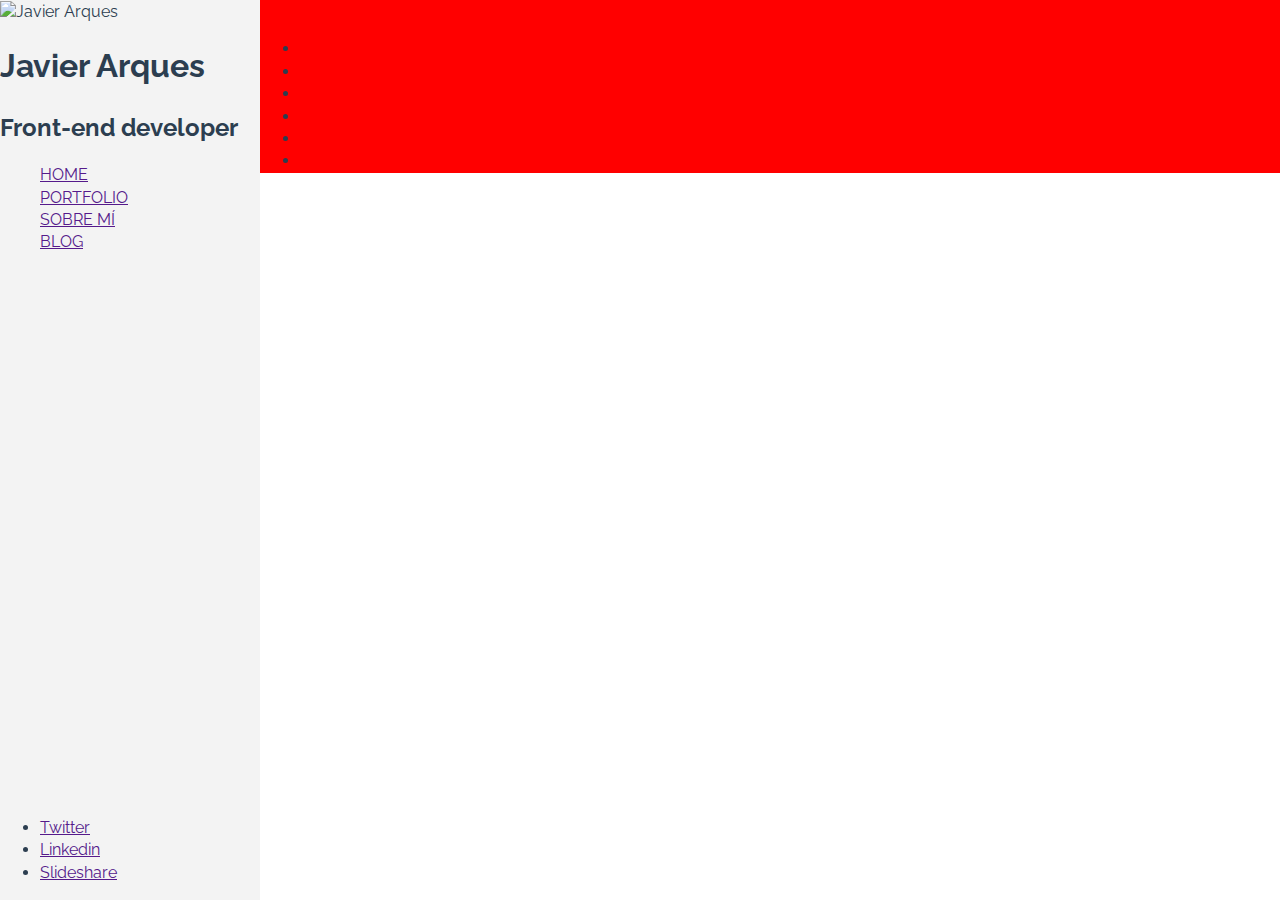
==== index.html @ c3b63209 "esat portfolio first commit" ====
<!DOCTYPE html>
<!--[if lt IE 7]>      <html class="no-js lt-ie9 lt-ie8 lt-ie7"> <![endif]-->
<!--[if IE 7]>         <html class="no-js lt-ie9 lt-ie8"> <![endif]-->
<!--[if IE 8]>         <html class="no-js lt-ie9"> <![endif]-->
<!--[if gt IE 8]><!--> <html class="no-js"> <!--<![endif]-->
    <head>
        <meta charset="utf-8">
        <meta http-equiv="X-UA-Compatible" content="IE=edge,chrome=1">
        <title>Portfolio</title>
        <meta name="description" content="Portfolio de Javier Arques">
        <meta name="viewport" content="width=device-width">

        <link rel="stylesheet" href="css/normalize.min.css">
        <link rel="stylesheet" href="css/main.css">

        <script src="js/vendor/modernizr-2.6.2-respond-1.1.0.min.js"></script>
    </head>
    <body>
        <!--[if lt IE 7]>
            <p class="chromeframe">You are using an <strong>outdated</strong> browser. Please <a href="http://browsehappy.com/">upgrade your browser</a> or <a href="http://www.google.com/chromeframe/?redirect=true">activate Google Chrome Frame</a> to improve your experience.</p>
        <![endif]-->
        
        <!-- header -->
        <header class="side" itemscope itemtype="http://schema.org/Person">
            
            
            <img src="http://placekitten.com/260/260" alt="Javier Arques" itemprop="image">

    
            <h1 class="name">Javier Arques</h1>
            <h2 class="sub">Front-end developer</h2>

            <!-- main-nav -->
            <nav>
                <ul class="main-nav">
                    <li><a href="">HOME</a></li>
                    <li><a href="">PORTFOLIO</a></li>
                    <li><a href="">SOBRE MÍ</a></li>
                    <li><a href="">BLOG</a></li>
                </ul>
            </nav>
            <!-- /main-nav -->

            <div class="tweets">
                
            </div>

            <!-- footer -->
            <footer class="side-footer">
                <ul>
                    <li><a href="">Twitter</a></li>
                    <li><a href="">Linkedin</a></li>
                    <li><a href="">Slideshare</a></li>
                </ul>
            </footer>


        </header>
        <!-- /header -->
        
        <main class="main">
            <!-- .slider -->
            <div class="slider">
                <img src="http://placekitten.com/1200/460" alt="">
            </div>
            <!-- /.slider -->

            <div class="portfolio-home">
                <ul class="portfolio">
                    <li><a href=""><img src="http://placekitten.com/260/260" alt=""></a></li>
                    <li><a href=""><img src="http://placekitten.com/260/260" alt=""></a></li>
                    <li><a href=""><img src="http://placekitten.com/260/260" alt=""></a></li>
                    <li><a href=""><img src="http://placekitten.com/260/260" alt=""></a></li>
                    <li><a href=""><img src="http://placekitten.com/260/260" alt=""></a></li>
                    <li><a href=""><img src="http://placekitten.com/260/260" alt=""></a></li>
                </ul>
            </div>

        </main>

        <script src="//ajax.googleapis.com/ajax/libs/jquery/1.10.1/jquery.min.js"></script>
        <script>window.jQuery || document.write('<script src="js/vendor/jquery-1.10.1.min.js"><\/script>')</script>

        <script src="js/main.js"></script>

        <script>
            var _gaq=[['_setAccount','UA-XXXXX-X'],['_trackPageview']];
            (function(d,t){var g=d.createElement(t),s=d.getElementsByTagName(t)[0];
            g.src='//www.google-analytics.com/ga.js';
            s.parentNode.insertBefore(g,s)}(document,'script'));
        </script>
    </body>
</html>
---- css/main.css ----
/* ==========================================================================
   GOOGLE FONTS
   ========================================================================== */

@import url(http://fonts.googleapis.com/css?family=Raleway:400,700,300);



/* ==========================================================================
   HTML5 Boilerplate styles - h5bp.com (generated via initializr.com)
   ========================================================================== */

html,
button,
input,
select,
textarea {
    color: #2C3E50;
}

body {
    font-size: 1em;
    line-height: 1.4;
    font-family: Raleway, Arial, sans-serif;
}

::-moz-selection {
    background: #b3d4fc;
    text-shadow: none;
}

::selection {
    background: #b3d4fc;
    text-shadow: none;
}

hr {
    display: block;
    height: 1px;
    border: 0;
    border-top: 1px solid #ccc;
    margin: 1em 0;
    padding: 0;
}

img {
    vertical-align: middle;
    max-width: 100%;
    width: auto;
    height: auto;
}

fieldset {
    border: 0;
    margin: 0;
    padding: 0;
}

textarea {
    resize: vertical;
}

.chromeframe {
    margin: 0.2em 0;
    background: #ccc;
    color: #000;
    padding: 0.2em 0;
}





/* ==========================================================================
   LAYOUT
   ========================================================================== */


.side{
    background: #f3f3f3;
    width: 260px;
    display: block;
    float: left;
    height: 100%;
    z-index: 999;
    position: absolute;
    position: fixed;
    left: 0;
}
.main{
    padding-left: 260px;
    background: red;
    height: 100%;
}

/* ==========================================================================
   SIDE NAV MENU
   ========================================================================== */


.side-footer{
    position: absolute;
    bottom: 0;
}






















/* ==========================================================================
   Media Queries
   ========================================================================== */

@media only screen and (min-width: 35em) {

}

@media print,
       (-o-min-device-pixel-ratio: 5/4),
       (-webkit-min-device-pixel-ratio: 1.25),
       (min-resolution: 120dpi) {

}

/* ==========================================================================
   Helper classes
   ========================================================================== */

.ir {
    background-color: transparent;
    border: 0;
    overflow: hidden;
    *text-indent: -9999px;
}

.ir:before {
    content: "";
    display: block;
    width: 0;
    height: 150%;
}

.hidden {
    display: none !important;
    visibility: hidden;
}

.visuallyhidden {
    border: 0;
    clip: rect(0 0 0 0);
    height: 1px;
    margin: -1px;
    overflow: hidden;
    padding: 0;
    position: absolute;
    width: 1px;
}

.visuallyhidden.focusable:active,
.visuallyhidden.focusable:focus {
    clip: auto;
    height: auto;
    margin: 0;
    overflow: visible;
    position: static;
    width: auto;
}

.invisible {
    visibility: hidden;
}

.clearfix:before,
.clearfix:after {
    content: " ";
    display: table;
}

.clearfix:after {
    clear: both;
}

.clearfix {
    *zoom: 1;
}

/* ==========================================================================
   Print styles
   ========================================================================== */

@media print {
    * {
        background: transparent !important;
        color: #000 !important; /* Black prints faster: h5bp.com/s */
        box-shadow: none !important;
        text-shadow: none !important;
    }

    a,
    a:visited {
        text-decoration: underline;
    }

    a[href]:after {
        content: " (" attr(href) ")";
    }

    abbr[title]:after {
        content: " (" attr(title) ")";
    }

    /*
     * Don't show links for images, or javascript/internal links
     */

    .ir a:after,
    a[href^="javascript:"]:after,
    a[href^="#"]:after {
        content: "";
    }

    pre,
    blockquote {
        border: 1px solid #999;
        page-break-inside: avoid;
    }

    thead {
        display: table-header-group; /* h5bp.com/t */
    }

    tr,
    img {
        page-break-inside: avoid;
    }

    img {
        max-width: 100% !important;
    }

    @page {
        margin: 0.5cm;
    }

    p,
    h2,
    h3 {
        orphans: 3;
        widows: 3;
    }

    h2,
    h3 {
        page-break-after: avoid;
    }
}
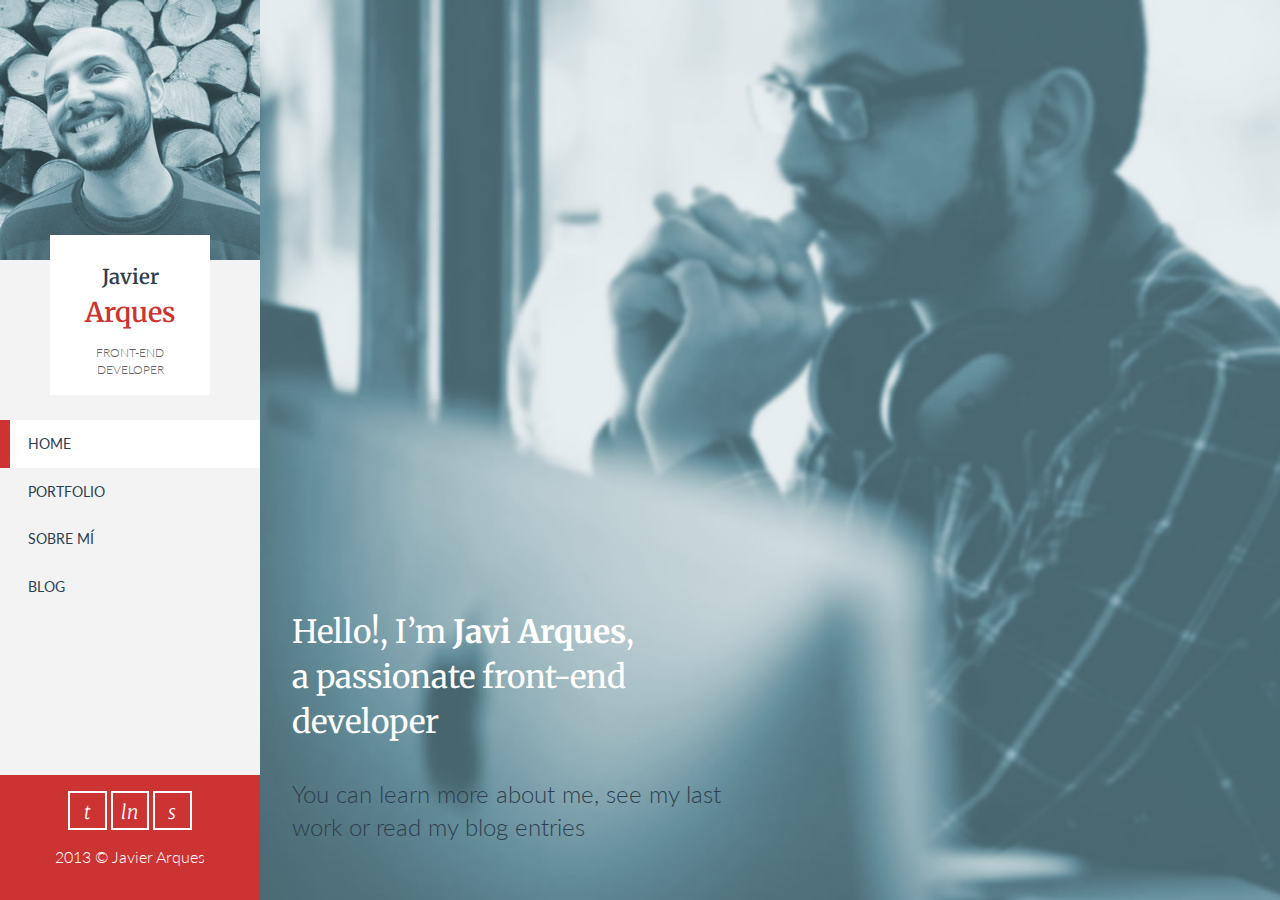
==== commit 4a5e9ecd: "avanzando en la home" ====
--- a/index.html
+++ b/index.html
@@ -24,16 +24,18 @@
         <header class="side" itemscope itemtype="http://schema.org/Person">
             
             
-            <img src="http://placekitten.com/260/260" alt="Javier Arques" itemprop="image">
+            <img src="img/avatar.jpg" alt="Javier Arques" itemprop="image">
 
-    
-            <h1 class="name">Javier Arques</h1>
-            <h2 class="sub">Front-end developer</h2>
+            <div class="site-title">
+                <h1 class="name">Javier <br>Arques</h1>
+                <h2 class="sub">Front-end developer</h2>             
+            </div>
+
 
             <!-- main-nav -->
             <nav>
                 <ul class="main-nav">
-                    <li><a href="">HOME</a></li>
+                    <li class="current"><a href="">HOME</a></li>
                     <li><a href="">PORTFOLIO</a></li>
                     <li><a href="">SOBRE MÍ</a></li>
                     <li><a href="">BLOG</a></li>
@@ -47,36 +49,27 @@
 
             <!-- footer -->
             <footer class="side-footer">
-                <ul>
-                    <li><a href="">Twitter</a></li>
-                    <li><a href="">Linkedin</a></li>
-                    <li><a href="">Slideshare</a></li>
+                <ul class="social">
+                    <li><a href="#" title="Twitter">t</a></li>
+                    <li><a href="#" title="Linkedin">ln</a></li>
+                    <li><a href="#" title="Slideshare">s</a></li>
                 </ul>
+                <p class="legal">2013 © Javier Arques</p>
             </footer>
 
 
-        </header>
-        <!-- /header -->
+        </header><!-- END header -->
         
+        <!-- .main -->
         <main class="main">
-            <!-- .slider -->
-            <div class="slider">
-                <img src="http://placekitten.com/1200/460" alt="">
-            </div>
-            <!-- /.slider -->
+           <article class="home-wrapper">                
+                <header class="home-message">
+                    <h1 class="serif color-white">Hello!, I’m <strong>Javi Arques</strong>, <br>a passionate front-end developer</h1>
+                    <h2 class="sans-serif light color-dark-blue">You can learn more about me, see my last work or read my blog entries</h2>                  
+                </header>
 
-            <div class="portfolio-home">
-                <ul class="portfolio">
-                    <li><a href=""><img src="http://placekitten.com/260/260" alt=""></a></li>
-                    <li><a href=""><img src="http://placekitten.com/260/260" alt=""></a></li>
-                    <li><a href=""><img src="http://placekitten.com/260/260" alt=""></a></li>
-                    <li><a href=""><img src="http://placekitten.com/260/260" alt=""></a></li>
-                    <li><a href=""><img src="http://placekitten.com/260/260" alt=""></a></li>
-                    <li><a href=""><img src="http://placekitten.com/260/260" alt=""></a></li>
-                </ul>
-            </div>
-
-        </main>
+           </article> 
+        </main><!--END .main-->
 
         <script src="//ajax.googleapis.com/ajax/libs/jquery/1.10.1/jquery.min.js"></script>
         <script>window.jQuery || document.write('<script src="js/vendor/jquery-1.10.1.min.js"><\/script>')</script>
--- a/css/main.css
+++ b/css/main.css
@@ -2,13 +2,20 @@
    GOOGLE FONTS
    ========================================================================== */
 
-@import url(http://fonts.googleapis.com/css?family=Raleway:400,700,300);
-
-
-
-/* ==========================================================================
-   HTML5 Boilerplate styles - h5bp.com (generated via initializr.com)
-   ========================================================================== */
+@import url(http://fonts.googleapis.com/css?family=Lato:300,400,700,900,400italic);
+@import url(http://fonts.googleapis.com/css?family=Merriweather:400,300,300italic,700,700italic,900,900italic,400italic);
+
+
+
+/* ==========================================================================
+   MY RESET STYLES
+   ========================================================================== */
+
+* { 
+    -webkit-box-sizing: border-box; /* Safari/Chrome, other WebKit */
+    -moz-box-sizing: border-box;    /* Firefox, other Gecko */
+    box-sizing: border-box;         /* Opera/IE 8+ */
+}
 
 html,
 button,
@@ -18,10 +25,15 @@
     color: #2C3E50;
 }
 
+html, body{
+    height: 100%;
+}
+
 body {
     font-size: 1em;
     line-height: 1.4;
-    font-family: Raleway, Arial, sans-serif;
+    font-weight: 300;
+    font-family: Lato, Arial, sans-serif;
 }
 
 ::-moz-selection {
@@ -67,14 +79,44 @@
     padding: 0.2em 0;
 }
 
-
+/* 
+   Typography
+   ========================================================================== */
+
+h1, h2, h3, h4, h5, h6{
+    font-family: Merriweather, Georgia, serif;
+    margin: 0 0 1em 0;
+    font-weight: 400;
+}
+
+/* Helpers font family & weight */
+
+.serif{
+    font-family: Merriweather, Georgia, serif;
+}
+.sans-serif{
+    font-family: Lato, Arial, sans-serif;
+}
+.light{
+    font-weight: 300;
+}
+.normal{
+    font-weight: 400;
+}
+
+/* General colors */
+
+.color-white{color: #FFF}
+.color-red{ color: #CC3333;}
+.color-blue{ color : #7EBBD8;}
+.color-dark-blue{ color: #2F3F4F;}
+.color-gray{ color: #D7DADB;}
 
 
 
 /* ==========================================================================
    LAYOUT
    ========================================================================== */
-
 
 .side{
     background: #f3f3f3;
@@ -83,13 +125,12 @@
     float: left;
     height: 100%;
     z-index: 999;
-    position: absolute;
     position: fixed;
     left: 0;
 }
 .main{
     padding-left: 260px;
-    background: red;
+    background: green;
     height: 100%;
 }
 
@@ -97,14 +138,134 @@
    SIDE NAV MENU
    ========================================================================== */
 
+/* 
+   Main navegation
+   ========================================================================== */
+
+.main-nav{
+    list-style: none;
+    margin: 0;
+    padding: 0;
+    font-size: .875em;
+}
+.main-nav li{
+    display: block;
+}
+.main-nav li a{
+    text-decoration: none;
+    padding: 1em 2em;
+    display: block;
+    color: #2C3E50;
+    font-weight: 400;
+    text-transform: uppercase;
+    position: relative;
+}
+.main-nav li.current a{
+    background-color: #FFF;
+}
+.main-nav li.current a::before{
+    content: '';
+    width: 10px;
+    height: 100%;
+    background-color: #CC3333;
+    position: absolute;
+    left:0;
+    top: 0;
+}
+
+
+
+/* 
+   Site title box
+   ========================================================================== */
+
+.site-title{
+    background: #FFF;
+    width: 160px;
+    height: 160px;
+    padding: 1.25em;
+    text-align: center;
+    margin: -25px auto 25px auto;
+    position: relative;
+    z-index: 1;
+}
+.site-title .name{
+    font-size: 1.7em;
+    color: #CC3333;
+    font-weight: 600;
+    margin-bottom: .5em;
+}
+.site-title .name:first-line{
+    color: #2C3E50;
+    font-size: .75em;
+}
+.site-title .sub{
+    font-family: Lato;
+    font-size: 12px;
+    text-transform: uppercase;
+    font-weight: 300;
+    color: #666;
+}
+
+
+/* 
+   Footer
+   ========================================================================== */
 
 .side-footer{
     position: absolute;
     bottom: 0;
-}
-
-
-
+    width: 100%;
+    background-color: #CC3333;
+    text-align: center;
+    color: #FFF;
+    padding: 1em;
+}
+
+.social{
+    list-style: none;
+    margin: 0;
+    padding: 0;
+}
+.social li{
+    padding: 0;
+    display: inline-block;
+}
+.social a{    
+    width: 2em;
+    height: 2em;
+    display: block;
+
+    font-size: 1.2em;
+    line-height: 2em;
+    font-style: italic;
+    color: #FFF;
+    text-decoration: none;
+    border: 2px solid #FFF;
+    font-family: Merriweather, Georgia, serif;
+    
+}
+
+
+
+/* ==========================================================================
+   HOME
+   ========================================================================== */
+
+.home-wrapper{
+    height: 100%;
+    background-image: url(../img/home-bg.jpg);
+    background-repeat: no-repeat;
+    background-size: cover;
+    position: relative;
+}
+.home-message{
+    position: absolute;
+    bottom: 0;
+    left: 0;
+    padding: 2em;
+    width: 50%;
+}
 
 
 
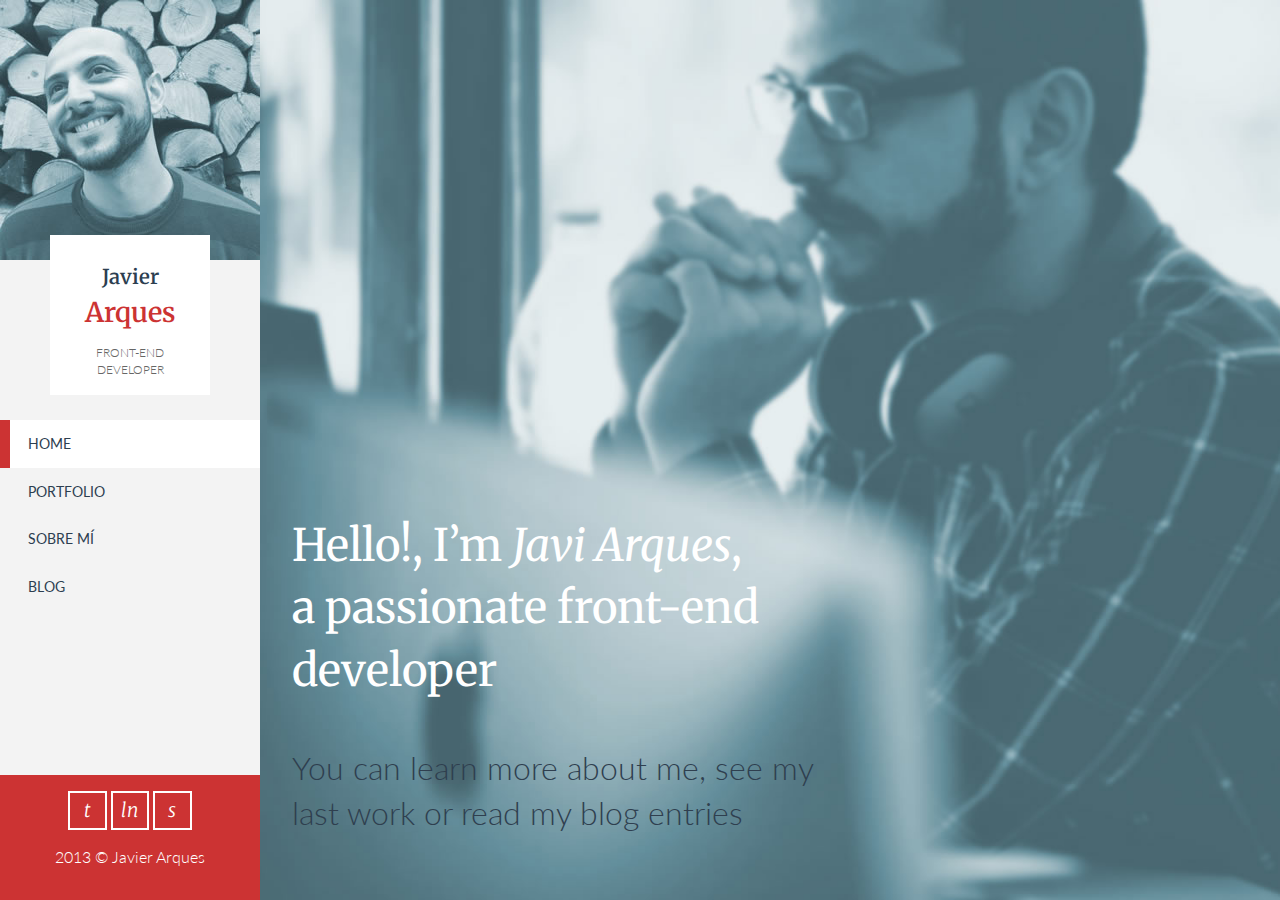
==== commit 33acc449: "más home" ====
--- a/index.html
+++ b/index.html
@@ -64,7 +64,7 @@
         <main class="main">
            <article class="home-wrapper">                
                 <header class="home-message">
-                    <h1 class="serif color-white">Hello!, I’m <strong>Javi Arques</strong>, <br>a passionate front-end developer</h1>
+                    <h1 class="serif color-white">Hello!, I’m <em>Javi Arques</em>, <br>a passionate front-end developer</h1>
                     <h2 class="sans-serif light color-dark-blue">You can learn more about me, see my last work or read my blog entries</h2>                  
                 </header>
 
--- a/css/main.css
+++ b/css/main.css
@@ -3,18 +3,19 @@
    ========================================================================== */
 
 @import url(http://fonts.googleapis.com/css?family=Lato:300,400,700,900,400italic);
+
 @import url(http://fonts.googleapis.com/css?family=Merriweather:400,300,300italic,700,700italic,900,900italic,400italic);
 
-
-
 /* ==========================================================================
    MY RESET STYLES
    ========================================================================== */
 
-* { 
-    -webkit-box-sizing: border-box; /* Safari/Chrome, other WebKit */
-    -moz-box-sizing: border-box;    /* Firefox, other Gecko */
-    box-sizing: border-box;         /* Opera/IE 8+ */
+* {
+  /* Safari/Chrome, other WebKit */
+  -moz-box-sizing: border-box;
+  /* Firefox, other Gecko */
+  box-sizing: border-box;
+  /* Opera/IE 8+ */
 }
 
 html,
@@ -22,116 +23,143 @@
 input,
 select,
 textarea {
-    color: #2C3E50;
-}
-
-html, body{
-    height: 100%;
-}
-
+  color: #2C3E50;
+}
+
+html,
 body {
-    font-size: 1em;
-    line-height: 1.4;
-    font-weight: 300;
-    font-family: Lato, Arial, sans-serif;
+  height: 100%;
+}
+
+body {
+  font-size: 1em;
+  line-height: 1.4;
+  font-weight: 300;
+  font-family: Lato, Arial, sans-serif;
 }
 
 ::-moz-selection {
-    background: #b3d4fc;
-    text-shadow: none;
+  background: #b3d4fc;
+  text-shadow: none;
 }
 
 ::selection {
-    background: #b3d4fc;
-    text-shadow: none;
+  background: #b3d4fc;
+  text-shadow: none;
 }
 
 hr {
-    display: block;
-    height: 1px;
-    border: 0;
-    border-top: 1px solid #ccc;
-    margin: 1em 0;
-    padding: 0;
+  display: block;
+  height: 1px;
+  border: 0;
+  border-top: 1px solid #ccc;
+  margin: 1em 0;
+  padding: 0;
 }
 
 img {
-    vertical-align: middle;
-    max-width: 100%;
-    width: auto;
-    height: auto;
+  vertical-align: middle;
+  max-width: 100%;
+  width: auto;
+  height: auto;
 }
 
 fieldset {
-    border: 0;
-    margin: 0;
-    padding: 0;
+  border: 0;
+  margin: 0;
+  padding: 0;
 }
 
 textarea {
-    resize: vertical;
+  resize: vertical;
 }
 
 .chromeframe {
-    margin: 0.2em 0;
-    background: #ccc;
-    color: #000;
-    padding: 0.2em 0;
+  margin: 0.2em 0;
+  background: #ccc;
+  color: #000;
+  padding: 0.2em 0;
+}
+
+a {
+  -webkit-transition: 200ms;
+  transition: 200ms;
 }
 
 /* 
    Typography
    ========================================================================== */
 
-h1, h2, h3, h4, h5, h6{
-    font-family: Merriweather, Georgia, serif;
-    margin: 0 0 1em 0;
-    font-weight: 400;
+h1,
+h2,
+h3,
+h4,
+h5,
+h6 {
+  font-family: Merriweather, Georgia, serif;
+  margin: 0 0 1em 0;
+  font-weight: 400;
 }
 
 /* Helpers font family & weight */
 
-.serif{
-    font-family: Merriweather, Georgia, serif;
-}
-.sans-serif{
-    font-family: Lato, Arial, sans-serif;
-}
-.light{
-    font-weight: 300;
-}
-.normal{
-    font-weight: 400;
+.serif {
+  font-family: Merriweather, Georgia, serif;
+}
+
+.sans-serif {
+  font-family: Lato, Arial, sans-serif;
+}
+
+.light {
+  font-weight: 300;
+}
+
+.normal {
+  font-weight: 400;
 }
 
 /* General colors */
 
-.color-white{color: #FFF}
-.color-red{ color: #CC3333;}
-.color-blue{ color : #7EBBD8;}
-.color-dark-blue{ color: #2F3F4F;}
-.color-gray{ color: #D7DADB;}
-
-
+.color-white {
+  color: #FFF;
+}
+
+.color-red {
+  color: #CC3333;
+}
+
+.color-blue {
+  color: #7EBBD8;
+}
+
+.color-dark-blue {
+  color: #2F3F4F;
+}
+
+.color-gray {
+  color: #D7DADB;
+}
 
 /* ==========================================================================
    LAYOUT
    ========================================================================== */
 
-.side{
-    background: #f3f3f3;
-    width: 260px;
-    display: block;
-    float: left;
-    height: 100%;
-    z-index: 999;
-    position: fixed;
-    left: 0;
-}
-.main{
-    padding-left: 260px;
-    background: green;
-    height: 100%;
+.side {
+  background: #f3f3f3;
+  width: 260px;
+  display: block;
+  float: left;
+  height: 100%;
+  z-index: 999;
+  position: fixed;
+  left: 0;
+}
+
+.main {
+  padding-left: 260px;
+  background: green;
+  height: 100%;
 }
 
 /* ==========================================================================
@@ -142,148 +170,162 @@
    Main navegation
    ========================================================================== */
 
-.main-nav{
-    list-style: none;
-    margin: 0;
-    padding: 0;
-    font-size: .875em;
-}
-.main-nav li{
-    display: block;
-}
-.main-nav li a{
-    text-decoration: none;
-    padding: 1em 2em;
-    display: block;
-    color: #2C3E50;
-    font-weight: 400;
-    text-transform: uppercase;
-    position: relative;
-}
-.main-nav li.current a{
-    background-color: #FFF;
-}
-.main-nav li.current a::before{
-    content: '';
-    width: 10px;
-    height: 100%;
-    background-color: #CC3333;
-    position: absolute;
-    left:0;
-    top: 0;
-}
-
-
+.main-nav {
+  list-style: none;
+  margin: 0;
+  padding: 0;
+  font-size: .875em;
+}
+
+.main-nav li {
+  display: block;
+}
+
+.main-nav li a {
+  text-decoration: none;
+  padding: 1em 2em;
+  display: block;
+  color: #2C3E50;
+  font-weight: 400;
+  text-transform: uppercase;
+  position: relative;
+  -webkit-transition: 200ms;
+  transition: 200ms;
+}
+
+.main-nav li.current a,
+.main-nav li a:hover {
+  background-color: #FFF;
+}
+
+.main-nav li a::before {
+  left: -10px;
+  content: '';
+  opacity: 0;
+  width: 10px;
+  height: 100%;
+  background-color: #CC3333;
+  position: absolute;
+  top: 0;
+  -webkit-transition: 200ms;
+  transition: 200ms;
+}
+
+.main-nav li.current a::before,
+.main-nav li a:hover::before {
+  left: 0;
+  opacity: 1;
+}
 
 /* 
    Site title box
    ========================================================================== */
 
-.site-title{
-    background: #FFF;
-    width: 160px;
-    height: 160px;
-    padding: 1.25em;
-    text-align: center;
-    margin: -25px auto 25px auto;
-    position: relative;
-    z-index: 1;
-}
-.site-title .name{
-    font-size: 1.7em;
-    color: #CC3333;
-    font-weight: 600;
-    margin-bottom: .5em;
-}
-.site-title .name:first-line{
-    color: #2C3E50;
-    font-size: .75em;
-}
-.site-title .sub{
-    font-family: Lato;
-    font-size: 12px;
-    text-transform: uppercase;
-    font-weight: 300;
-    color: #666;
-}
-
+.site-title {
+  background: #FFF;
+  width: 160px;
+  height: 160px;
+  padding: 1.25em;
+  text-align: center;
+  margin: -25px auto 25px auto;
+  position: relative;
+  z-index: 1;
+}
+
+.site-title .name {
+  font-size: 1.7em;
+  color: #CC3333;
+  font-weight: 600;
+  margin-bottom: .5em;
+}
+
+.site-title .name:first-line {
+  color: #2C3E50;
+  font-size: .75em;
+}
+
+.site-title .sub {
+  font-family: Lato;
+  font-size: 12px;
+  text-transform: uppercase;
+  font-weight: 300;
+  color: #666;
+}
 
 /* 
    Footer
    ========================================================================== */
 
-.side-footer{
-    position: absolute;
-    bottom: 0;
-    width: 100%;
-    background-color: #CC3333;
-    text-align: center;
-    color: #FFF;
-    padding: 1em;
-}
-
-.social{
-    list-style: none;
-    margin: 0;
-    padding: 0;
-}
-.social li{
-    padding: 0;
-    display: inline-block;
-}
-.social a{    
-    width: 2em;
-    height: 2em;
-    display: block;
-
-    font-size: 1.2em;
-    line-height: 2em;
-    font-style: italic;
-    color: #FFF;
-    text-decoration: none;
-    border: 2px solid #FFF;
-    font-family: Merriweather, Georgia, serif;
-    
-}
-
-
+.side-footer {
+  position: absolute;
+  bottom: 0;
+  width: 100%;
+  background-color: #CC3333;
+  text-align: center;
+  color: #FFF;
+  padding: 1em;
+}
+
+.social {
+  list-style: none;
+  margin: 0;
+  padding: 0;
+}
+
+.social li {
+  padding: 0;
+  display: inline-block;
+}
+
+.social a {
+  width: 2em;
+  height: 2em;
+  display: block;
+  position: relative;
+  top: 0;
+  font-size: 1.2em;
+  line-height: 1.8em;
+  font-style: italic;
+  color: #FFF;
+  text-decoration: none;
+  border: 2px solid #FFF;
+  font-family: Merriweather, Georgia, serif;
+}
+.social a:hover{
+    background-color: #FFF;
+    color: #CC3333;
+}
+.social a:active{
+    top: 2px;
+}
 
 /* ==========================================================================
    HOME
    ========================================================================== */
 
-.home-wrapper{
-    height: 100%;
-    background-image: url(../img/home-bg.jpg);
-    background-repeat: no-repeat;
-    background-size: cover;
-    position: relative;
-}
-.home-message{
-    position: absolute;
-    bottom: 0;
-    left: 0;
-    padding: 2em;
-    width: 50%;
-}
-
-
-
-
-
-
-
-
-
-
-
-
-
-
-
-
-
-
+.home-wrapper {
+  height: 100%;
+  background-image: url(../img/home-bg.jpg);
+  background-repeat: no-repeat;
+  background-size: cover;
+  position: relative;
+}
+
+.home-message {
+  position: absolute;
+  bottom: 0;
+  left: 0;
+  padding: 2em;
+  width: 60%;
+}
+
+.home-message h1 {
+  font-size: 2.8em;
+}
+
+.home-message h2 {
+  font-size: 2em;
+}
 
 /* ==========================================================================
    Media Queries
@@ -305,61 +347,61 @@
    ========================================================================== */
 
 .ir {
-    background-color: transparent;
-    border: 0;
-    overflow: hidden;
-    *text-indent: -9999px;
+  background-color: transparent;
+  border: 0;
+  overflow: hidden;
+  *text-indent: -9999px;
 }
 
 .ir:before {
-    content: "";
-    display: block;
-    width: 0;
-    height: 150%;
+  content: "";
+  display: block;
+  width: 0;
+  height: 150%;
 }
 
 .hidden {
-    display: none !important;
-    visibility: hidden;
+  display: none !important;
+  visibility: hidden;
 }
 
 .visuallyhidden {
-    border: 0;
-    clip: rect(0 0 0 0);
-    height: 1px;
-    margin: -1px;
-    overflow: hidden;
-    padding: 0;
-    position: absolute;
-    width: 1px;
+  border: 0;
+  clip: rect(0 0 0 0);
+  height: 1px;
+  margin: -1px;
+  overflow: hidden;
+  padding: 0;
+  position: absolute;
+  width: 1px;
 }
 
 .visuallyhidden.focusable:active,
 .visuallyhidden.focusable:focus {
-    clip: auto;
-    height: auto;
-    margin: 0;
-    overflow: visible;
-    position: static;
-    width: auto;
+  clip: auto;
+  height: auto;
+  margin: 0;
+  overflow: visible;
+  position: static;
+  width: auto;
 }
 
 .invisible {
-    visibility: hidden;
+  visibility: hidden;
 }
 
 .clearfix:before,
 .clearfix:after {
-    content: " ";
-    display: table;
+  content: " ";
+  display: table;
 }
 
 .clearfix:after {
-    clear: both;
+  clear: both;
 }
 
 .clearfix {
-    *zoom: 1;
+  *zoom: 1;
 }
 
 /* ==========================================================================
@@ -367,68 +409,70 @@
    ========================================================================== */
 
 @media print {
-    * {
-        background: transparent !important;
-        color: #000 !important; /* Black prints faster: h5bp.com/s */
-        box-shadow: none !important;
-        text-shadow: none !important;
-    }
-
-    a,
-    a:visited {
-        text-decoration: underline;
-    }
-
-    a[href]:after {
-        content: " (" attr(href) ")";
-    }
-
-    abbr[title]:after {
-        content: " (" attr(title) ")";
-    }
-
-    /*
+  * {
+    background: transparent !important;
+    color: #000 !important;
+    /* Black prints faster: h5bp.com/s */
+    box-shadow: none !important;
+    text-shadow: none !important;
+  }
+
+  a,
+  a:visited {
+    text-decoration: underline;
+  }
+
+  a[href]:after {
+    content: " (" attr(href) ")";
+  }
+
+  abbr[title]:after {
+    content: " (" attr(title) ")";
+  }
+
+  /*
      * Don't show links for images, or javascript/internal links
      */
 
-    .ir a:after,
-    a[href^="javascript:"]:after,
-    a[href^="#"]:after {
-        content: "";
-    }
-
-    pre,
-    blockquote {
-        border: 1px solid #999;
-        page-break-inside: avoid;
-    }
-
-    thead {
-        display: table-header-group; /* h5bp.com/t */
-    }
-
-    tr,
-    img {
-        page-break-inside: avoid;
-    }
-
-    img {
-        max-width: 100% !important;
-    }
-
-    @page {
-        margin: 0.5cm;
-    }
-
-    p,
-    h2,
-    h3 {
-        orphans: 3;
-        widows: 3;
-    }
-
-    h2,
-    h3 {
-        page-break-after: avoid;
-    }
+  .ir a:after,
+  a[href^="javascript:"]:after,
+  a[href^="#"]:after {
+    content: "";
+  }
+
+  pre,
+  blockquote {
+    border: 1px solid #999;
+    page-break-inside: avoid;
+  }
+
+  thead {
+    display: table-header-group;
+    /* h5bp.com/t */
+  }
+
+  tr,
+  img {
+    page-break-inside: avoid;
+  }
+
+  img {
+    max-width: 100% !important;
+  }
+
+@page {
+    margin: 0.5cm;
+}
+
+  p,
+  h2,
+  h3 {
+    orphans: 3;
+    widows: 3;
+  }
+
+  h2,
+  h3 {
+    page-break-after: avoid;
+  }
 }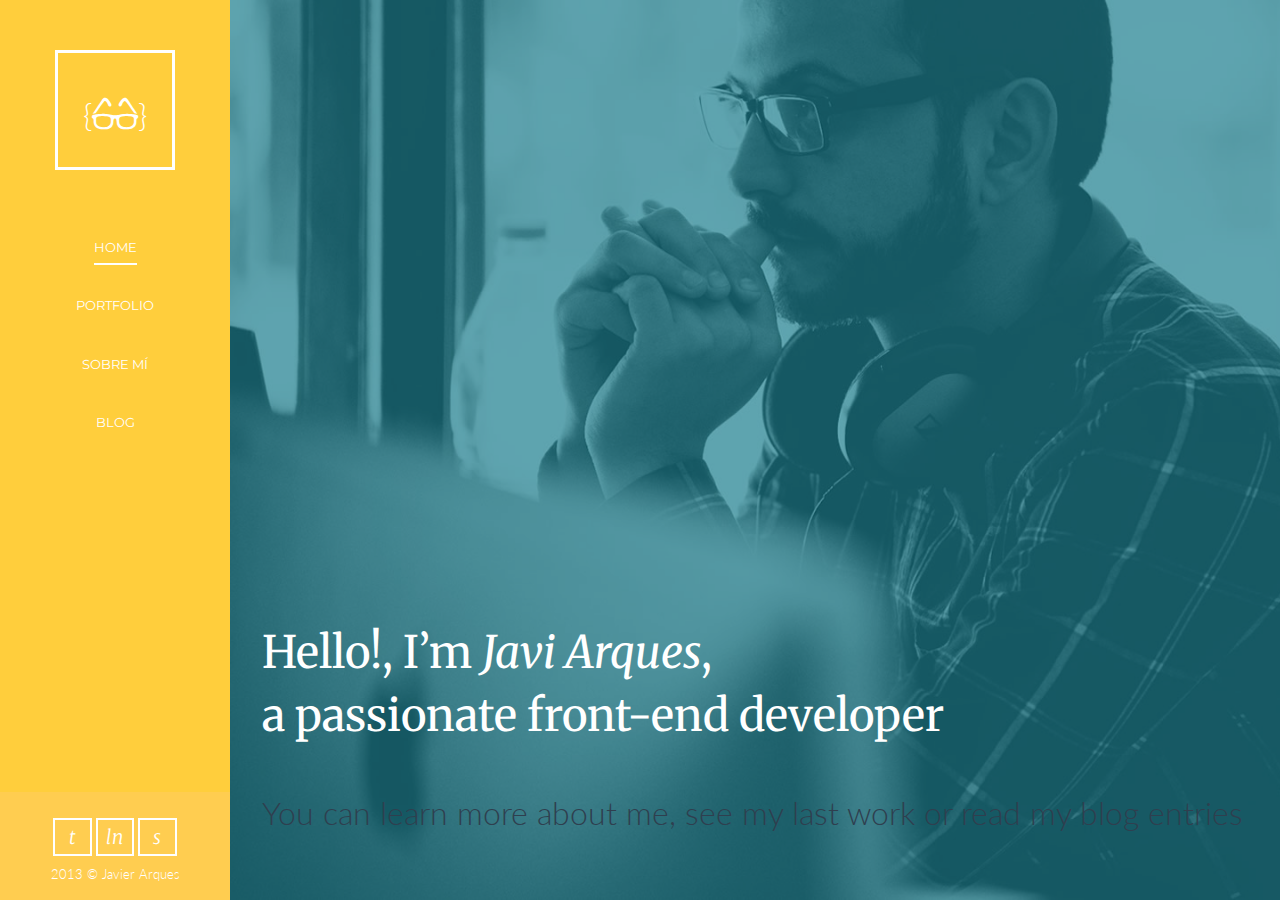
==== commit 64f60d47: "nuevo estilo" ====
--- a/index.html
+++ b/index.html
@@ -23,20 +23,16 @@
         <!-- header -->
         <header class="side" itemscope itemtype="http://schema.org/Person">
             
-            
-            <img src="img/avatar.jpg" alt="Javier Arques" itemprop="image">
-
-            <div class="site-title">
-                <h1 class="name">Javier <br>Arques</h1>
-                <h2 class="sub">Front-end developer</h2>             
-            </div>
+            <a class="site-title" href="index.html">
+                <p class="glasses">{<i class="icon-glasses"></i>}</p>
+            </a>
 
 
             <!-- main-nav -->
             <nav>
                 <ul class="main-nav">
-                    <li class="current"><a href="">HOME</a></li>
-                    <li><a href="">PORTFOLIO</a></li>
+                    <li class="current"><a href="index.html">HOME</a></li>
+                    <li class=""><a href="portfolio.html">PORTFOLIO</a></li>
                     <li><a href="">SOBRE MÍ</a></li>
                     <li><a href="">BLOG</a></li>
                 </ul>
@@ -64,8 +60,8 @@
         <main class="main">
            <article class="home-wrapper">                
                 <header class="home-message">
-                    <h1 class="serif color-white">Hello!, I’m <em>Javi Arques</em>, <br>a passionate front-end developer</h1>
-                    <h2 class="sans-serif light color-dark-blue">You can learn more about me, see my last work or read my blog entries</h2>                  
+                    <h1 class="serif color-white animated fadeInDown">Hello!, I’m <em>Javi Arques</em>, <br>a passionate front-end developer</h1>
+                    <h2 class="sans-serif light color-dark-blue animated fadeInDown delay10">You can learn more about me, see my last work or read my blog entries</h2>                  
                 </header>
 
            </article> 
--- a/css/main.css
+++ b/css/main.css
@@ -5,6 +5,58 @@
 @import url(http://fonts.googleapis.com/css?family=Lato:300,400,700,900,400italic);
 
 @import url(http://fonts.googleapis.com/css?family=Merriweather:400,300,300italic,700,700italic,900,900italic,400italic);
+
+@import url(http://fonts.googleapis.com/css?family=Montserrat:400,700);
+
+
+/* ==========================================================================
+   SVG ICONS
+   ========================================================================== */
+
+@font-face {
+  font-family: 'icomoon';
+  src: url('../fonts/icomoon.eot');
+  src: url('../fonts/icomoon.eot?#iefix') format('embedded-opentype'),
+    url('../fonts/icomoon.ttf') format('truetype'),
+    url('../fonts/icomoon.woff') format('woff'),
+    url('../fonts/icomoon.svg#icomoon') format('svg');
+  font-weight: normal;
+  font-style: normal;
+}
+
+[class^="icon-"],
+[class*=" icon-"] {
+  font-family: 'icomoon';
+  speak: none;
+  font-style: normal;
+  font-weight: normal;
+  font-variant: normal;
+  text-transform: none;
+  line-height: 1;
+  /* Better Font Rendering =========== */
+  -webkit-font-smoothing: antialiased;
+  -moz-osx-font-smoothing: grayscale;
+}
+
+.icon-home:before {
+  content: "\e600";
+}
+
+.icon-portfolio:before {
+  content: "\e603";
+}
+
+.icon-mail:before {
+  content: "\e602";
+}
+
+.icon-pencil:before {
+  content: "\e604";
+}
+
+.icon-glasses:before {
+  content: "\e601";
+}
 
 /* ==========================================================================
    MY RESET STYLES
@@ -62,6 +114,8 @@
   max-width: 100%;
   width: auto;
   height: auto;
+  margin: 0;
+  padding: 0;
 }
 
 fieldset {
@@ -84,6 +138,7 @@
 a {
   -webkit-transition: 200ms;
   transition: 200ms;
+  outline: none;
 }
 
 /* 
@@ -96,11 +151,15 @@
 h4,
 h5,
 h6 {
-  font-family: Merriweather, Georgia, serif;
+  font-family: Montserrast, Merriweather, Georgia, serif;
   margin: 0 0 1em 0;
   font-weight: 400;
 }
 
+p {
+  margin: 0 0 1em 0;
+}
+
 /* Helpers font family & weight */
 
 .serif {
@@ -126,7 +185,7 @@
 }
 
 .color-red {
-  color: #CC3333;
+  color: #FFCD50;
 }
 
 .color-blue {
@@ -146,8 +205,8 @@
    ========================================================================== */
 
 .side {
-  background: #f3f3f3;
-  width: 260px;
+  background: #FFCE3C;
+  width: 230px;
   display: block;
   float: left;
   height: 100%;
@@ -157,9 +216,9 @@
 }
 
 .main {
-  padding-left: 260px;
-  background: green;
+  padding-left: 230px;
   height: 100%;
+  background-color: #F3F3F3;
 }
 
 /* ==========================================================================
@@ -174,82 +233,78 @@
   list-style: none;
   margin: 0;
   padding: 0;
-  font-size: .875em;
+  font-size: .8em;
+  font-family: montserrat, sans-serif;
 }
 
 .main-nav li {
   display: block;
+  text-align: center;
 }
 
 .main-nav li a {
   text-decoration: none;
-  padding: 1em 2em;
-  display: block;
-  color: #2C3E50;
+  color: #FFF;
   font-weight: 400;
+  display: inline-block;
   text-transform: uppercase;
   position: relative;
   -webkit-transition: 200ms;
   transition: 200ms;
+  margin: 1em;
+  padding: 0.5em 0;
+  border-bottom: 2px solid #FFCE3C;
 }
 
 .main-nav li.current a,
 .main-nav li a:hover {
-  background-color: #FFF;
-}
-
-.main-nav li a::before {
-  left: -10px;
-  content: '';
-  opacity: 0;
-  width: 10px;
-  height: 100%;
-  background-color: #CC3333;
-  position: absolute;
-  top: 0;
+  border-bottom: 2px solid #FFF;
+}
+
+/* 
+   Site title box
+   ========================================================================== */
+
+.site-title {
+
+  width: 120px;
+  height: 120px;
+  display: block;
+  text-decoration: none;
+  padding: 40px 0;
+  text-align: center;
+  margin: 50px auto 50px auto;
+  position: relative;
+  z-index: 1;
+  overflow: hidden;
+  border: 3px solid #FFF;
   -webkit-transition: 200ms;
   transition: 200ms;
 }
 
-.main-nav li.current a::before,
-.main-nav li a:hover::before {
-  left: 0;
-  opacity: 1;
-}
-
-/* 
-   Site title box
-   ========================================================================== */
-
-.site-title {
-  background: #FFF;
-  width: 160px;
-  height: 160px;
-  padding: 1.25em;
-  text-align: center;
-  margin: -25px auto 25px auto;
-  position: relative;
-  z-index: 1;
-}
-
-.site-title .name {
-  font-size: 1.7em;
-  color: #CC3333;
-  font-weight: 600;
-  margin-bottom: .5em;
-}
-
-.site-title .name:first-line {
-  color: #2C3E50;
-  font-size: .75em;
-}
-
-.site-title .sub {
-  font-family: Lato;
-  font-size: 12px;
-  text-transform: uppercase;
-  font-weight: 300;
-  color: #666;
+.site-title:hover {
+  background-color: #FFF;
+  color: #FFF;
+}
+
+.site-title .glasses {
+  font-size: 2em;
+  margin: 0;
+  color: #FFF;
+  -webkit-transition: all 500ms cubic-bezier(0.000, 0.555, 0.260, 1);
+  /* older webkit */
+  -webkit-transition: all 500ms cubic-bezier(0.000, 0.555, 0.260, 1.455);
+  transition: all 500ms cubic-bezier(0.000, 0.555, 0.260, 1.455);
+  /* custom */
+  -webkit-transition-timing-function: cubic-bezier(0.000, 0.555, 0.260, 1);
+  /* older webkit */
+  -webkit-transition-timing-function: cubic-bezier(0.000, 0.555, 0.260, 1.455);
+  transition-timing-function: cubic-bezier(0.000, 0.555, 0.260, 1.455);
+  /* custom */
+}
+.site-title:hover .glasses{
+  color: #FFCE3C;
+
 }
 
 /* 
@@ -260,7 +315,7 @@
   position: absolute;
   bottom: 0;
   width: 100%;
-  background-color: #CC3333;
+  background-color: #FFCD50;
   text-align: center;
   color: #FFF;
   padding: 1em;
@@ -268,7 +323,7 @@
 
 .social {
   list-style: none;
-  margin: 0;
+  margin: 10px 0;
   padding: 0;
 }
 
@@ -291,12 +346,19 @@
   border: 2px solid #FFF;
   font-family: Merriweather, Georgia, serif;
 }
-.social a:hover{
-    background-color: #FFF;
-    color: #CC3333;
-}
-.social a:active{
-    top: 2px;
+
+.social a:hover {
+  background-color: #FFF;
+  color: #FFCD50;
+}
+
+.social a:active {
+  top: 2px;
+}
+
+.legal {
+  font-size: 0.8em;
+  margin: 0;
 }
 
 /* ==========================================================================
@@ -305,10 +367,19 @@
 
 .home-wrapper {
   height: 100%;
-  background-image: url(../img/home-bg.jpg);
+  background-image: url(../img/bg.jpg);
   background-repeat: no-repeat;
   background-size: cover;
   position: relative;
+}
+.home-wrapper::before{
+  background-color: rgba(1,118,138,.6);
+  position: absolute;
+  left: 0;
+  top: 0;
+  width: 100%;
+  height: 100%;
+  content: '';
 }
 
 .home-message {
@@ -316,7 +387,6 @@
   bottom: 0;
   left: 0;
   padding: 2em;
-  width: 60%;
 }
 
 .home-message h1 {
@@ -341,6 +411,29 @@
        (min-resolution: 120dpi) {
 
 }
+
+/* ==========================================================================
+   BLOCK GRIDS
+   ========================================================================== */
+
+.grid-3{
+  width: 100%;
+  clear: both;
+  overflow: hidden;
+}
+.grid-3 .col{
+  width: 33.3333333333%;
+  float: left;
+  margin: 0;
+}
+.grid-3 .col img{
+  width: 100%;
+  max-width: 100%;
+  height: auto;
+  margin: 0;
+}
+
+
 
 /* ==========================================================================
    Helper classes
@@ -405,74 +498,48 @@
 }
 
 /* ==========================================================================
-   Print styles
-   ========================================================================== */
-
-@media print {
-  * {
-    background: transparent !important;
-    color: #000 !important;
-    /* Black prints faster: h5bp.com/s */
-    box-shadow: none !important;
-    text-shadow: none !important;
+   ANIMATIONS
+   ========================================================================== */
+
+.animated {
+  -webkit-animation-fill-mode: both;
+  animation-fill-mode: both;
+  -webkit-animation-duration: .8s;
+  animation-duration: .8s;
+}
+
+.delay10 {
+  animation-delay: 1s;
+  -webkit-animation-delay: 1s;
+}
+
+@-webkit-keyframes fadeInDown {
+  0% {
+    opacity: 0;
+    -webkit-transform: translateY(-30px);
   }
 
-  a,
-  a:visited {
-    text-decoration: underline;
+  100% {
+    opacity: 1;
+    -webkit-transform: translateY(0);
   }
-
-  a[href]:after {
-    content: " (" attr(href) ")";
+}
+
+@keyframes fadeInDown {
+  0% {
+    opacity: 0;
+    -webkit-transform: translateY(-30px);
+    transform: translateY(-30px);
   }
 
-  abbr[title]:after {
-    content: " (" attr(title) ")";
+  100% {
+    opacity: 1;
+    -webkit-transform: translateY(0);
+    transform: translateY(0);
   }
-
-  /*
-     * Don't show links for images, or javascript/internal links
-     */
-
-  .ir a:after,
-  a[href^="javascript:"]:after,
-  a[href^="#"]:after {
-    content: "";
-  }
-
-  pre,
-  blockquote {
-    border: 1px solid #999;
-    page-break-inside: avoid;
-  }
-
-  thead {
-    display: table-header-group;
-    /* h5bp.com/t */
-  }
-
-  tr,
-  img {
-    page-break-inside: avoid;
-  }
-
-  img {
-    max-width: 100% !important;
-  }
-
-@page {
-    margin: 0.5cm;
-}
-
-  p,
-  h2,
-  h3 {
-    orphans: 3;
-    widows: 3;
-  }
-
-  h2,
-  h3 {
-    page-break-after: avoid;
-  }
+}
+
+.fadeInDown {
+  -webkit-animation-name: fadeInDown;
+  animation-name: fadeInDown;
 }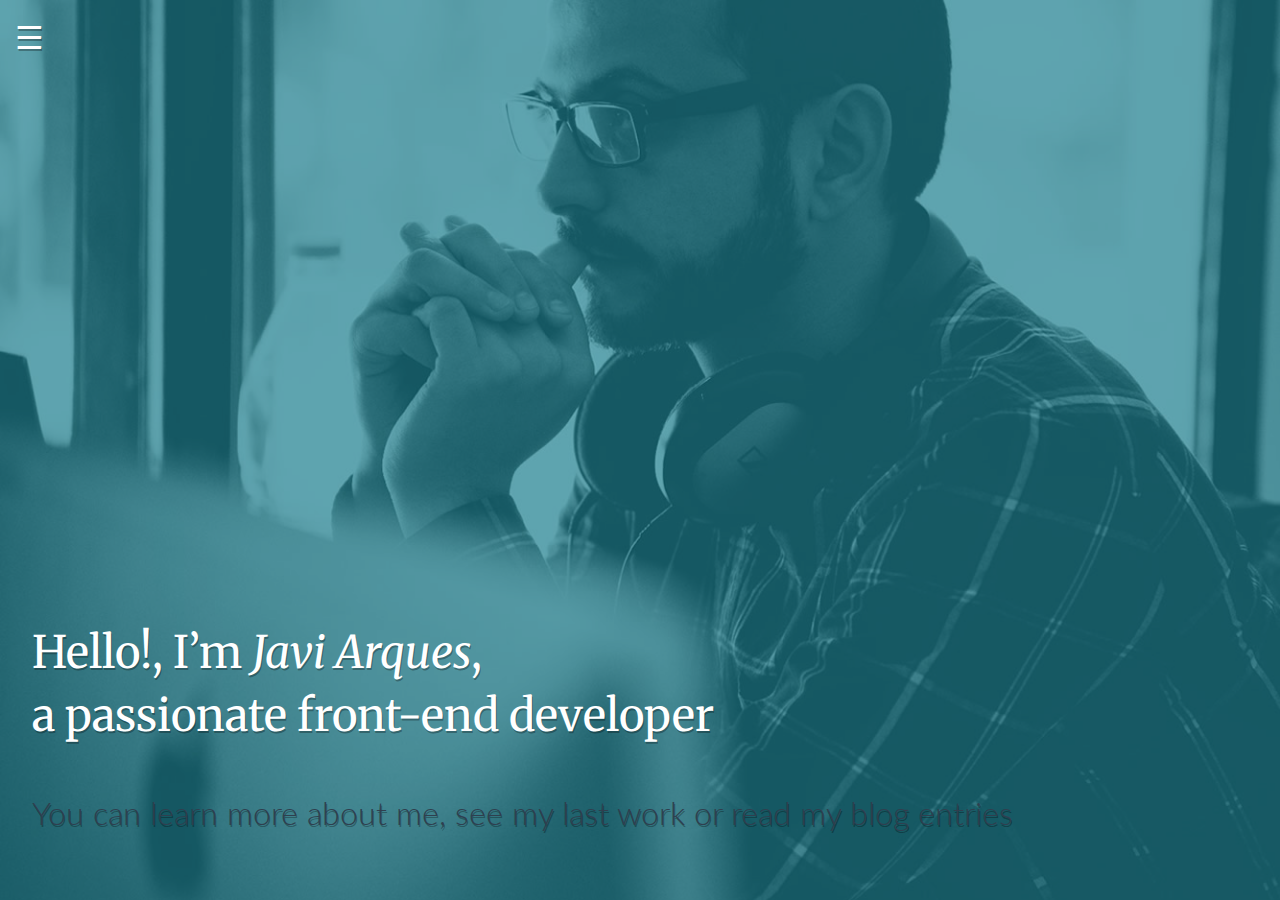
==== commit 5c5a3eda: "menú" ====
--- a/index.html
+++ b/index.html
@@ -19,6 +19,10 @@
         <!--[if lt IE 7]>
             <p class="chromeframe">You are using an <strong>outdated</strong> browser. Please <a href="http://browsehappy.com/">upgrade your browser</a> or <a href="http://www.google.com/chromeframe/?redirect=true">activate Google Chrome Frame</a> to improve your experience.</p>
         <![endif]-->
+
+        
+        <input id="toggle-menu" type="checkbox" />
+        <label for="toggle-menu" id="toggle-menu-label"></label>
         
         <!-- header -->
         <header class="side" itemscope itemtype="http://schema.org/Person">
@@ -39,9 +43,6 @@
             </nav>
             <!-- /main-nav -->
 
-            <div class="tweets">
-                
-            </div>
 
             <!-- footer -->
             <footer class="side-footer">
--- a/css/main.css
+++ b/css/main.css
@@ -154,6 +154,7 @@
   font-family: Montserrast, Merriweather, Georgia, serif;
   margin: 0 0 1em 0;
   font-weight: 400;
+  text-shadow: 1px 2px 0 rgba(0, 0, 0, 0.3);
 }
 
 p {
@@ -208,22 +209,84 @@
   background: #FFCE3C;
   width: 230px;
   display: block;
-  float: left;
   height: 100%;
-  z-index: 999;
+  z-index: 2;
   position: fixed;
-  left: 0;
+  -webkit-transform: translate3d(-100%, 0, 0);
+  transform: translate3d(-100%, 0, 0);
+  -webkit-transition: all 300ms;
+  transition: all 300ms;
 }
 
 .main {
-  padding-left: 230px;
+  /*padding-left: 230px;*/
   height: 100%;
   background-color: #F3F3F3;
+  -webkit-transition: all 300ms;
+  transition: all 300ms;
 }
 
 /* ==========================================================================
    SIDE NAV MENU
    ========================================================================== */
+/* 
+   Toggle menu
+   ========================================================================== */
+
+#toggle-menu-label{
+  position: absolute;
+  left: 15px;
+  top: 15px;
+  cursor: pointer;
+  z-index: 1;
+  -webkit-transition: transform 300ms;
+  transition: transform 300ms;
+}
+#toggle-menu-label:after{
+  content: '☰';
+
+  display: block;
+  font-size: 2em;
+  color: #FFF;  
+  text-shadow: 1px 2px 0 rgba(0, 0, 0, 0.3);
+}
+#toggle-menu-label:focus{
+  margin-left: 230px;
+}
+#toggle-menu{
+  display: none;
+}
+
+#toggle-menu:checked ~ .main{
+    -webkit-transform: translate3d(230px, 0, 0);
+    transform: translate3d(230px, 0, 0);
+}
+.main:after{
+  content: "";
+  display: block;
+  height: 100%;
+  left: 0;
+  position: absolute;
+  top: 0;
+  width: 100%;
+  background: rgba(0,0,0,0.4);
+  opacity: 0;
+  -webkit-transition: opacity 300ms;
+  transition: opacity 300ms;
+}
+#toggle-menu:checked ~ .main:after{
+  opacity: 1;
+
+}
+
+#toggle-menu:checked ~ .side{
+    -webkit-transform: translate3d(0px, 0, 0);
+    transform: translate3d(0px, 0, 0);
+}
+#toggle-menu:checked ~ #toggle-menu-label{
+    -webkit-transform: translate3d(245px, 0, 0);
+    transform: translate3d(245px, 0, 0);
+}
 
 /* 
    Main navegation
@@ -509,6 +572,7 @@
 }
 
 .delay10 {
+  -webkit-animation-delay: 1s;
   animation-delay: 1s;
   -webkit-animation-delay: 1s;
 }
